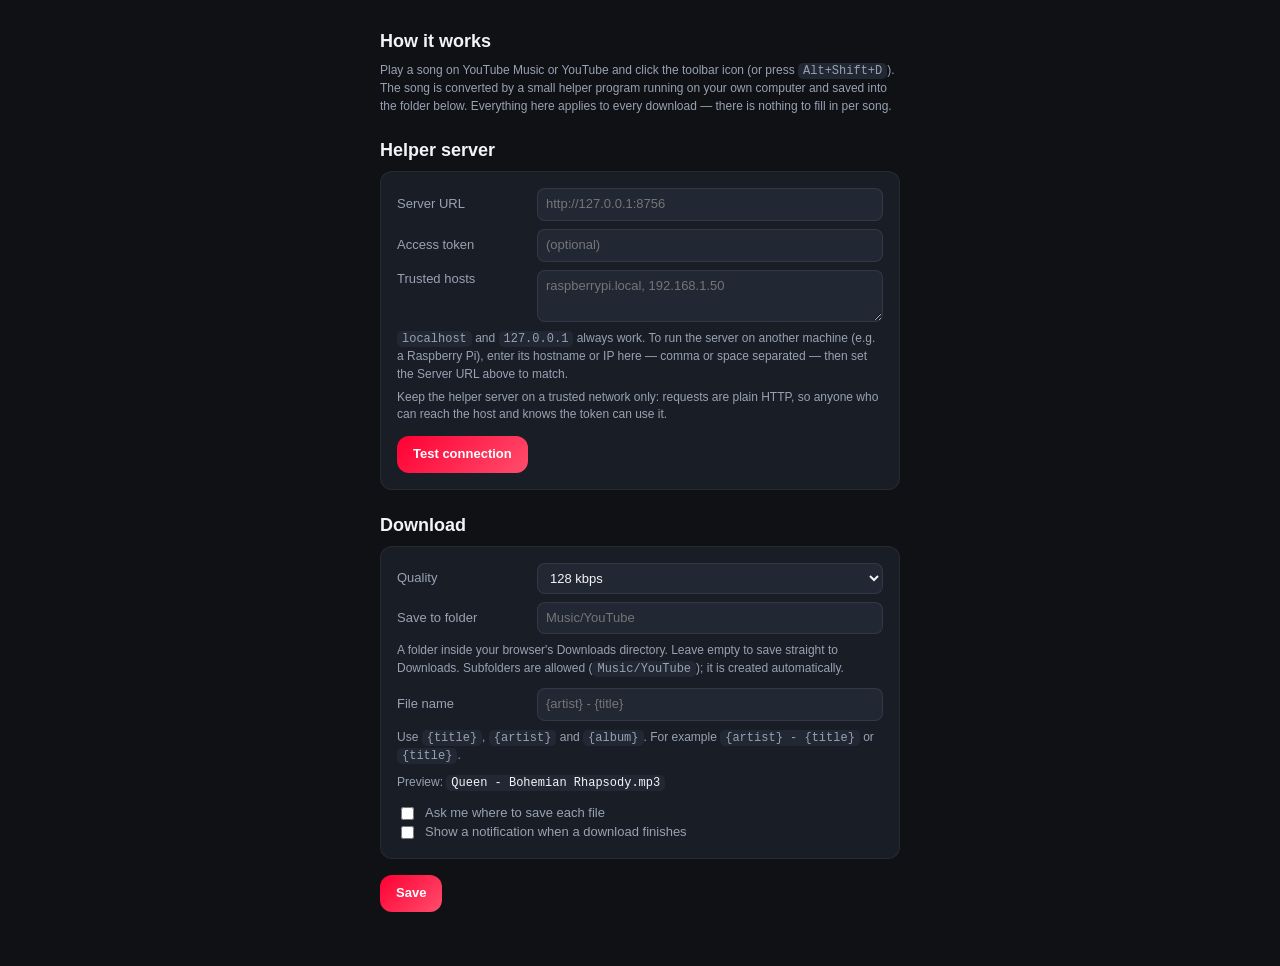
==== extension/options.html @ 269e83a6 "TunePull: one-click YouTube Music to MP3 extension + helper server MV3 Chrome extension that downloa" ====
<!DOCTYPE html>
<html lang="en">
  <head>
    <meta charset="utf-8" />
    <meta name="viewport" content="width=device-width, initial-scale=1" />
    <title>TunePull — Settings</title>
    <link rel="stylesheet" href="styles.css" />
    <style>
      body {
        width: auto;
        max-width: 560px;
        margin: 0 auto;
        padding: 28px 20px 60px;
      }
      h2 {
        font-size: 18px;
        margin: 22px 0 8px;
      }
      h2:first-of-type {
        margin-top: 0;
      }
      .card {
        padding: 16px;
      }
      .controls .field > span {
        min-width: 130px;
      }
      input[type="text"] {
        text-align: left;
      }
      .row {
        display: flex;
        gap: 10px;
        align-items: center;
      }
      .hint {
        color: var(--muted);
        font-size: 12px;
        margin: 6px 0 0;
      }
      code {
        background: var(--card-2);
        padding: 1px 5px;
        border-radius: 5px;
      }
      .preview {
        margin: 8px 0 0;
        font-size: 12px;
        color: var(--muted);
      }
      .preview code {
        color: var(--text);
      }
    </style>
  </head>
  <body>
    <h2>How it works</h2>
    <p class="hint">
      Play a song on YouTube Music or YouTube and click the toolbar icon (or press
      <code>Alt+Shift+D</code>). The song is converted by a small helper program running on your own
      computer and saved into the folder below. Everything here applies to every download — there is
      nothing to fill in per song.
    </p>

    <h2>Helper server</h2>
    <section class="card controls">
      <label class="field">
        <span>Server URL</span>
        <input id="server-url" type="text" spellcheck="false" placeholder="http://127.0.0.1:8756" />
      </label>
      <label class="field">
        <span>Access token</span>
        <input id="server-token" type="text" spellcheck="false" placeholder="(optional)" />
      </label>
      <label class="field" style="align-items: flex-start">
        <span>Trusted hosts</span>
        <textarea
          id="trusted-hosts"
          rows="2"
          spellcheck="false"
          placeholder="raspberrypi.local, 192.168.1.50"
          style="width: 100%; background: var(--card-2); color: var(--text); border: 1px solid rgba(255,255,255,0.08); border-radius: 8px; padding: 6px 8px; font: inherit"
        ></textarea>
      </label>
      <p class="hint">
        <code>localhost</code> and <code>127.0.0.1</code> always work. To run the server on another
        machine (e.g. a Raspberry Pi), enter its hostname or IP here — comma or space separated —
        then set the Server URL above to match.
      </p>
      <p class="hint">
        Keep the helper server on a trusted network only: requests are plain HTTP, so anyone who can
        reach the host and knows the token can use it.
      </p>
      <div class="row" style="margin-top: 12px">
        <button id="test" class="primary" style="width: auto; padding: 9px 16px">Test connection</button>
      </div>
    </section>

    <h2>Download</h2>
    <section class="card controls">
      <label class="field">
        <span>Quality</span>
        <select id="quality">
          <option value="128">128 kbps</option>
          <option value="192">192 kbps</option>
          <option value="256">256 kbps</option>
          <option value="320">320 kbps</option>
        </select>
      </label>
      <label class="field">
        <span>Save to folder</span>
        <input
          id="download-folder"
          type="text"
          spellcheck="false"
          placeholder="Music/YouTube"
        />
      </label>
      <p class="hint">
        A folder inside your browser's Downloads directory. Leave empty to save straight to
        Downloads. Subfolders are allowed (<code>Music/YouTube</code>); it is created automatically.
      </p>
      <label class="field" style="margin-top: 10px">
        <span>File name</span>
        <input id="filename-template" type="text" spellcheck="false" placeholder="{artist} - {title}" />
      </label>
      <p class="hint">
        Use <code>{title}</code>, <code>{artist}</code> and <code>{album}</code>. For example
        <code>{artist} - {title}</code> or <code>{title}</code>.
      </p>
      <p class="preview">Preview: <code id="name-preview">Queen - Bohemian Rhapsody.mp3</code></p>
      <label class="checkbox" style="margin-top: 12px">
        <input id="ask-save" type="checkbox" />
        <span>Ask me where to save each file</span>
      </label>
      <label class="checkbox">
        <input id="notify" type="checkbox" />
        <span>Show a notification when a download finishes</span>
      </label>
    </section>

    <div class="row" style="margin-top: 16px">
      <button id="save" class="primary" style="width: auto; padding: 9px 16px">Save</button>
      <span id="status" class="status" hidden style="margin: 0; flex: 1"></span>
    </div>

    <script type="module" src="options.js"></script>
  </body>
</html>
---- extension/styles.css ----
:root {
  --bg: #0f1115;
  --card: #191d26;
  --card-2: #222734;
  --text: #f2f4f8;
  --muted: #98a2b3;
  --accent: #ff0033;
  --accent-2: #ff4d6d;
  --ok: #34d399;
  --warn: #fbbf24;
  --err: #f87171;
  --radius: 12px;
}

* {
  box-sizing: border-box;
}

body {
  width: 340px;
  margin: 0;
  padding: 14px;
  background: var(--bg);
  color: var(--text);
  font: 13px/1.45 -apple-system, BlinkMacSystemFont, "Segoe UI", Roboto, sans-serif;
}

.app-header {
  display: flex;
  align-items: center;
  justify-content: space-between;
  margin-bottom: 12px;
}

.app-header h1 {
  font-size: 15px;
  font-weight: 700;
  margin: 0;
  letter-spacing: 0.2px;
}

.app-header h1 span {
  color: var(--accent);
}

.dot {
  width: 9px;
  height: 9px;
  border-radius: 50%;
  background: var(--muted);
  box-shadow: 0 0 0 3px rgba(255, 255, 255, 0.05);
}

.dot.ok {
  background: var(--ok);
}

.dot.err {
  background: var(--err);
}

.card {
  background: var(--card);
  border: 1px solid rgba(255, 255, 255, 0.06);
  border-radius: var(--radius);
  padding: 12px;
  margin-bottom: 12px;
}

.track {
  display: flex;
  gap: 10px;
  align-items: center;
}

.thumb {
  width: 56px;
  height: 56px;
  border-radius: 8px;
  object-fit: cover;
  background: var(--card-2);
  flex: 0 0 auto;
}

.track-meta {
  min-width: 0;
}

.track-title {
  margin: 0;
  font-weight: 600;
  white-space: nowrap;
  overflow: hidden;
  text-overflow: ellipsis;
}

.track-artist,
.track-source {
  margin: 2px 0 0;
  color: var(--muted);
  font-size: 12px;
  white-space: nowrap;
  overflow: hidden;
  text-overflow: ellipsis;
}

.controls .field {
  display: flex;
  align-items: center;
  justify-content: space-between;
  gap: 10px;
  margin-bottom: 8px;
}

.controls .field > span {
  color: var(--muted);
  flex: 0 0 auto;
}

select,
input[type="text"] {
  background: var(--card-2);
  color: var(--text);
  border: 1px solid rgba(255, 255, 255, 0.08);
  border-radius: 8px;
  padding: 6px 8px;
  font: inherit;
  width: 100%;
  min-width: 0;
}

input[type="text"] {
  text-align: right;
}

.checkbox {
  display: flex;
  align-items: center;
  gap: 8px;
  color: var(--muted);
  cursor: pointer;
}

.checkbox input {
  accent-color: var(--accent);
}

.primary {
  width: 100%;
  border: none;
  border-radius: var(--radius);
  padding: 11px;
  font: inherit;
  font-weight: 700;
  color: #fff;
  background: linear-gradient(135deg, var(--accent), var(--accent-2));
  cursor: pointer;
}

.primary:disabled {
  opacity: 0.45;
  cursor: not-allowed;
}

.primary:not(:disabled):hover {
  filter: brightness(1.08);
}

.progress-wrap {
  margin-top: 12px;
}

.progress {
  height: 6px;
  border-radius: 999px;
  background: var(--card-2);
  overflow: hidden;
}

.progress-bar {
  height: 100%;
  width: 0%;
  border-radius: 999px;
  background: linear-gradient(135deg, var(--accent), var(--accent-2));
  transition: width 0.25s ease;
}

.progress-bar.indeterminate {
  width: 40% !important;
  animation: slide 1.1s ease-in-out infinite;
}

@keyframes slide {
  0% {
    margin-left: -40%;
  }
  100% {
    margin-left: 100%;
  }
}

.status {
  margin-top: 12px;
  padding: 9px 10px;
  border-radius: 10px;
  background: var(--card);
  border: 1px solid rgba(255, 255, 255, 0.06);
  font-size: 12px;
  word-break: break-word;
}

.status.ok {
  color: var(--ok);
  border-color: rgba(52, 211, 153, 0.35);
}

.status.err {
  color: var(--err);
  border-color: rgba(248, 113, 113, 0.35);
}

.muted {
  color: var(--muted);
}

.small {
  font-size: 11px;
}

.app-footer {
  display: flex;
  align-items: center;
  justify-content: space-between;
  gap: 8px;
  margin-top: 4px;
}

.link {
  background: none;
  border: none;
  color: var(--muted);
  text-decoration: underline;
  cursor: pointer;
  padding: 0;
  font: inherit;
  font-size: 11px;
}

.link:hover {
  color: var(--text);
}
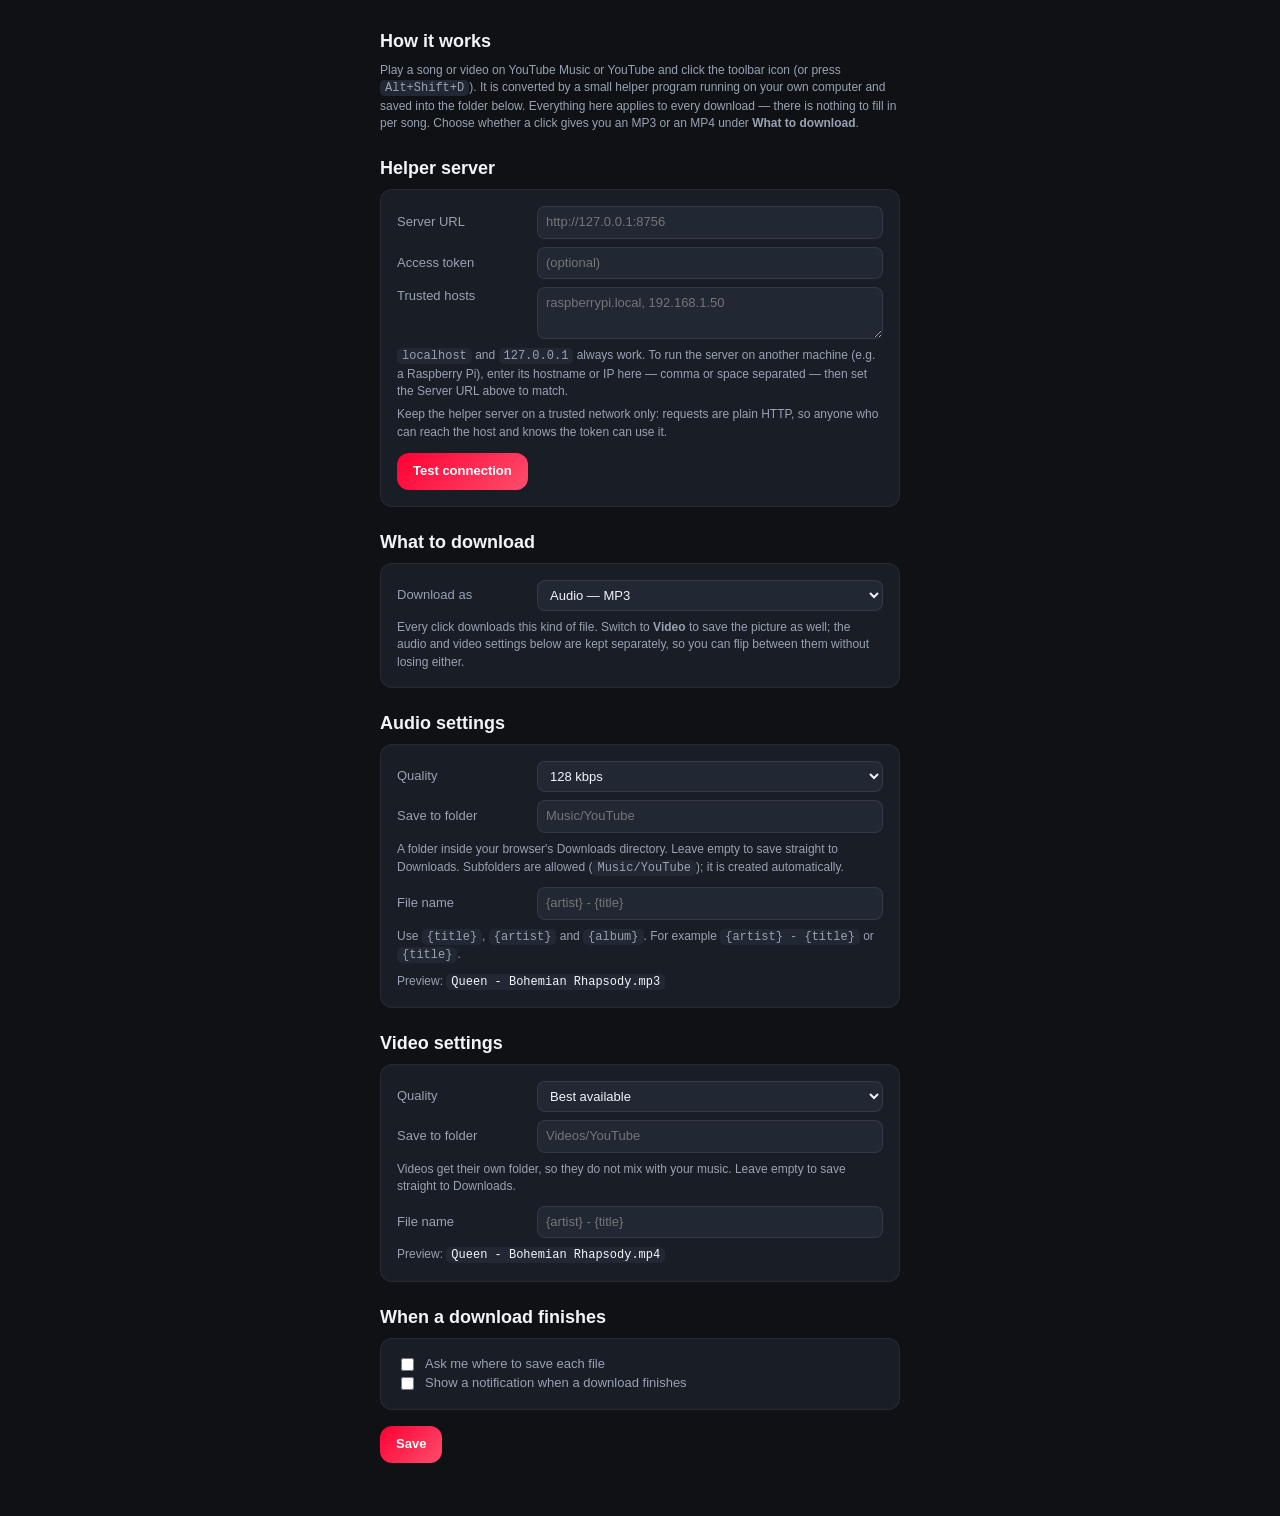
==== commit 6893571c: "Add an audio/video download mode A click now saves either an MP3 (as before) or an MP4, chosen once " ====
--- a/extension/options.html
+++ b/extension/options.html
@@ -51,15 +51,19 @@
       .preview code {
         color: var(--text);
       }
+      .inactive {
+        opacity: 0.5;
+      }
     </style>
   </head>
   <body>
     <h2>How it works</h2>
     <p class="hint">
-      Play a song on YouTube Music or YouTube and click the toolbar icon (or press
-      <code>Alt+Shift+D</code>). The song is converted by a small helper program running on your own
-      computer and saved into the folder below. Everything here applies to every download — there is
-      nothing to fill in per song.
+      Play a song or video on YouTube Music or YouTube and click the toolbar icon (or press
+      <code>Alt+Shift+D</code>). It is converted by a small helper program running on your own
+      computer and saved into the folder below. Everything here applies to every download —
+      there is nothing to fill in per song. Choose whether a click gives you an MP3 or an MP4
+      under <strong>What to download</strong>.
     </p>
 
     <h2>Helper server</h2>
@@ -96,8 +100,24 @@
       </div>
     </section>
 
-    <h2>Download</h2>
+    <h2>What to download</h2>
     <section class="card controls">
+      <label class="field">
+        <span>Download as</span>
+        <select id="media-type">
+          <option value="audio">Audio — MP3</option>
+          <option value="video">Video — MP4</option>
+        </select>
+      </label>
+      <p class="hint">
+        Every click downloads this kind of file. Switch to <strong>Video</strong> to save the
+        picture as well; the audio and video settings below are kept separately, so you can
+        flip between them without losing either.
+      </p>
+    </section>
+
+    <h2 id="audio-heading">Audio settings</h2>
+    <section class="card controls" id="audio-settings">
       <label class="field">
         <span>Quality</span>
         <select id="quality">
@@ -129,7 +149,50 @@
         <code>{artist} - {title}</code> or <code>{title}</code>.
       </p>
       <p class="preview">Preview: <code id="name-preview">Queen - Bohemian Rhapsody.mp3</code></p>
-      <label class="checkbox" style="margin-top: 12px">
+    </section>
+
+    <h2 id="video-heading">Video settings</h2>
+    <section class="card controls" id="video-settings">
+      <label class="field">
+        <span>Quality</span>
+        <select id="video-quality">
+          <option value="best">Best available</option>
+          <option value="2160">2160p (4K)</option>
+          <option value="1440">1440p</option>
+          <option value="1080">1080p</option>
+          <option value="720">720p</option>
+          <option value="480">480p</option>
+          <option value="360">360p</option>
+        </select>
+      </label>
+      <label class="field">
+        <span>Save to folder</span>
+        <input
+          id="video-folder"
+          type="text"
+          spellcheck="false"
+          placeholder="Videos/YouTube"
+        />
+      </label>
+      <p class="hint">
+        Videos get their own folder, so they do not mix with your music. Leave empty to save
+        straight to Downloads.
+      </p>
+      <label class="field" style="margin-top: 10px">
+        <span>File name</span>
+        <input
+          id="video-filename-template"
+          type="text"
+          spellcheck="false"
+          placeholder="{artist} - {title}"
+        />
+      </label>
+      <p class="preview">Preview: <code id="video-name-preview">Queen - Bohemian Rhapsody.mp4</code></p>
+    </section>
+
+    <h2>When a download finishes</h2>
+    <section class="card controls">
+      <label class="checkbox">
         <input id="ask-save" type="checkbox" />
         <span>Ask me where to save each file</span>
       </label>
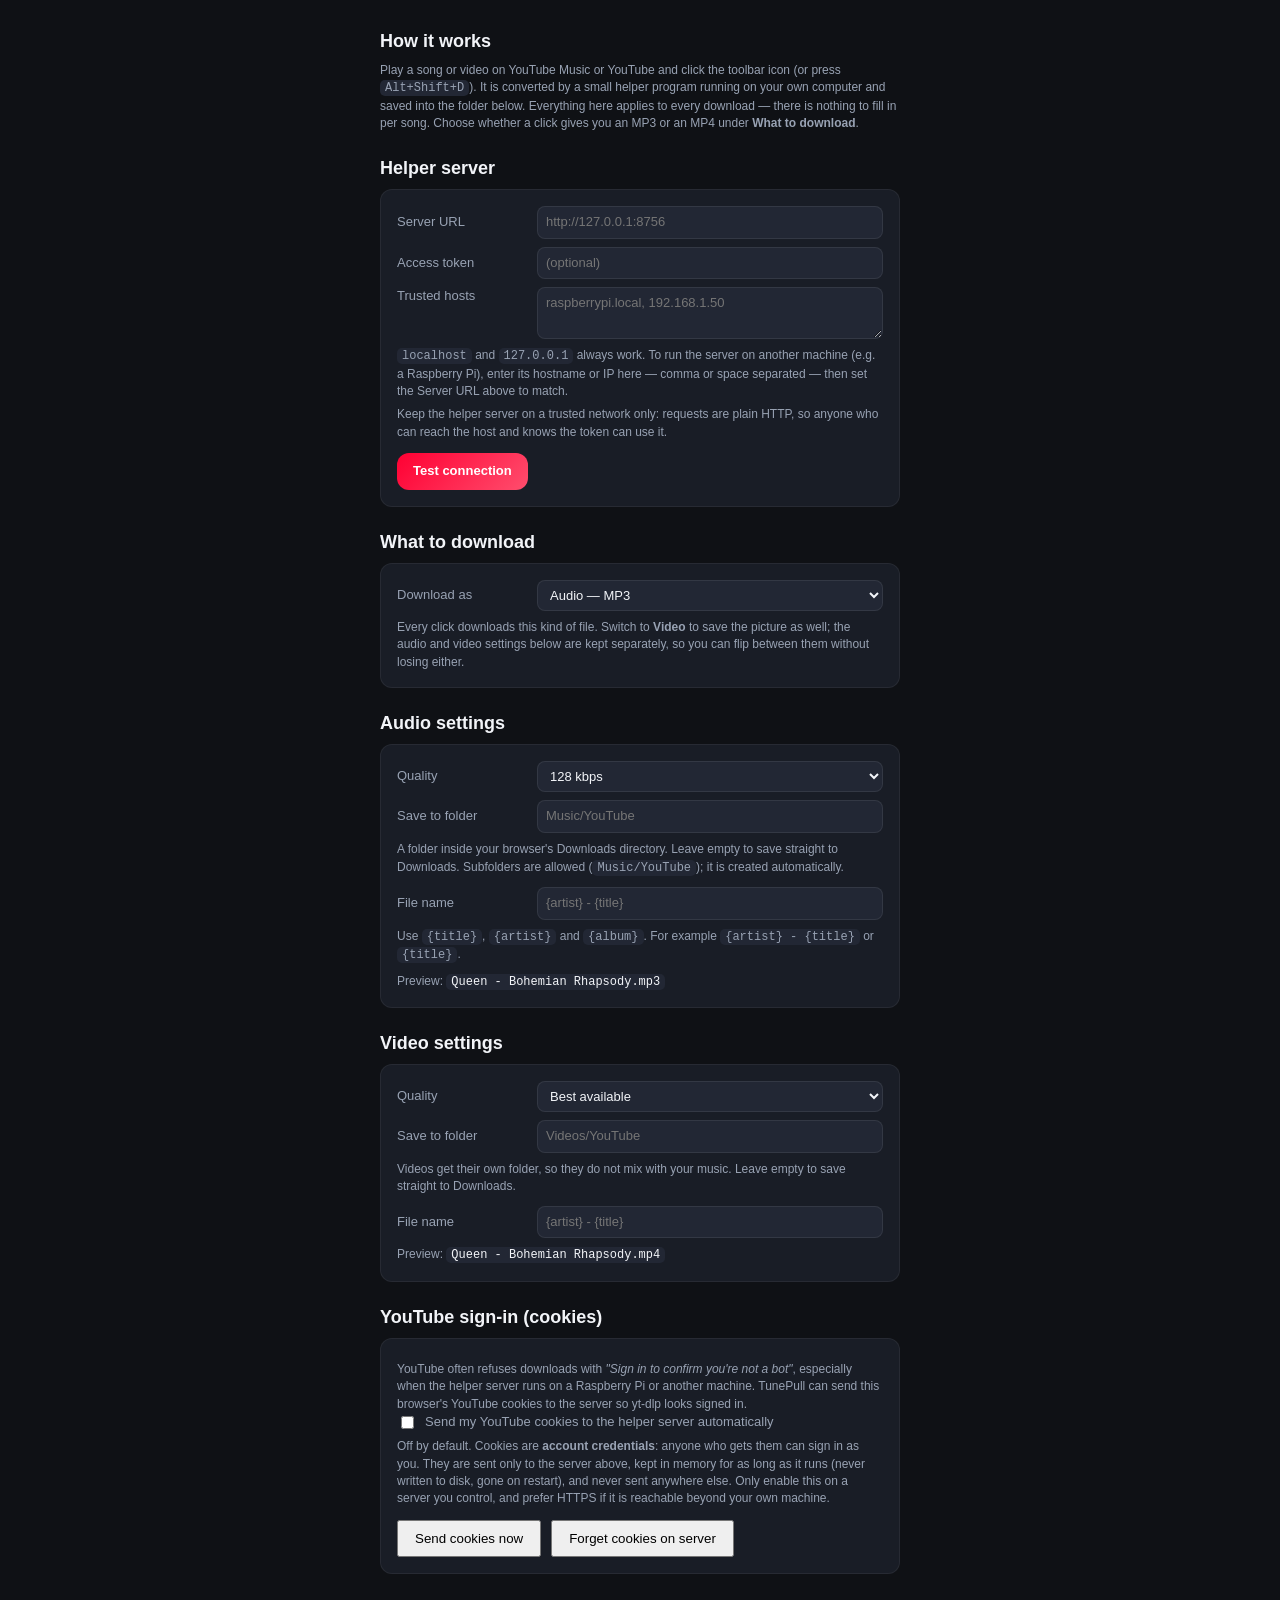
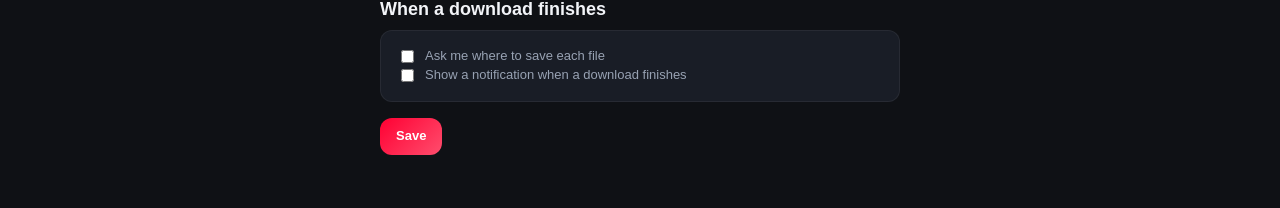
==== commit 8c3d0d6a: "Send YouTube cookies from the extension to the server The bot wall blocks downloads on datacenter IP" ====
--- a/extension/options.html
+++ b/extension/options.html
@@ -190,6 +190,29 @@
       <p class="preview">Preview: <code id="video-name-preview">Queen - Bohemian Rhapsody.mp4</code></p>
     </section>
 
+    <h2>YouTube sign-in (cookies)</h2>
+    <section class="card controls">
+      <p class="hint">
+        YouTube often refuses downloads with <em>"Sign in to confirm you're not a bot"</em>,
+        especially when the helper server runs on a Raspberry Pi or another machine. TunePull can
+        send this browser's YouTube cookies to the server so yt-dlp looks signed in.
+      </p>
+      <label class="checkbox">
+        <input id="sync-cookies" type="checkbox" />
+        <span>Send my YouTube cookies to the helper server automatically</span>
+      </label>
+      <p class="hint">
+        Off by default. Cookies are <strong>account credentials</strong>: anyone who gets them can
+        sign in as you. They are sent only to the server above, kept in memory for as long as it
+        runs (never written to disk, gone on restart), and never sent anywhere else. Only enable
+        this on a server you control, and prefer HTTPS if it is reachable beyond your own machine.
+      </p>
+      <div class="row" style="margin-top: 12px">
+        <button id="sync-cookies-now" style="width: auto; padding: 9px 16px">Send cookies now</button>
+        <button id="clear-cookies" style="width: auto; padding: 9px 16px">Forget cookies on server</button>
+      </div>
+    </section>
+
     <h2>When a download finishes</h2>
     <section class="card controls">
       <label class="checkbox">
